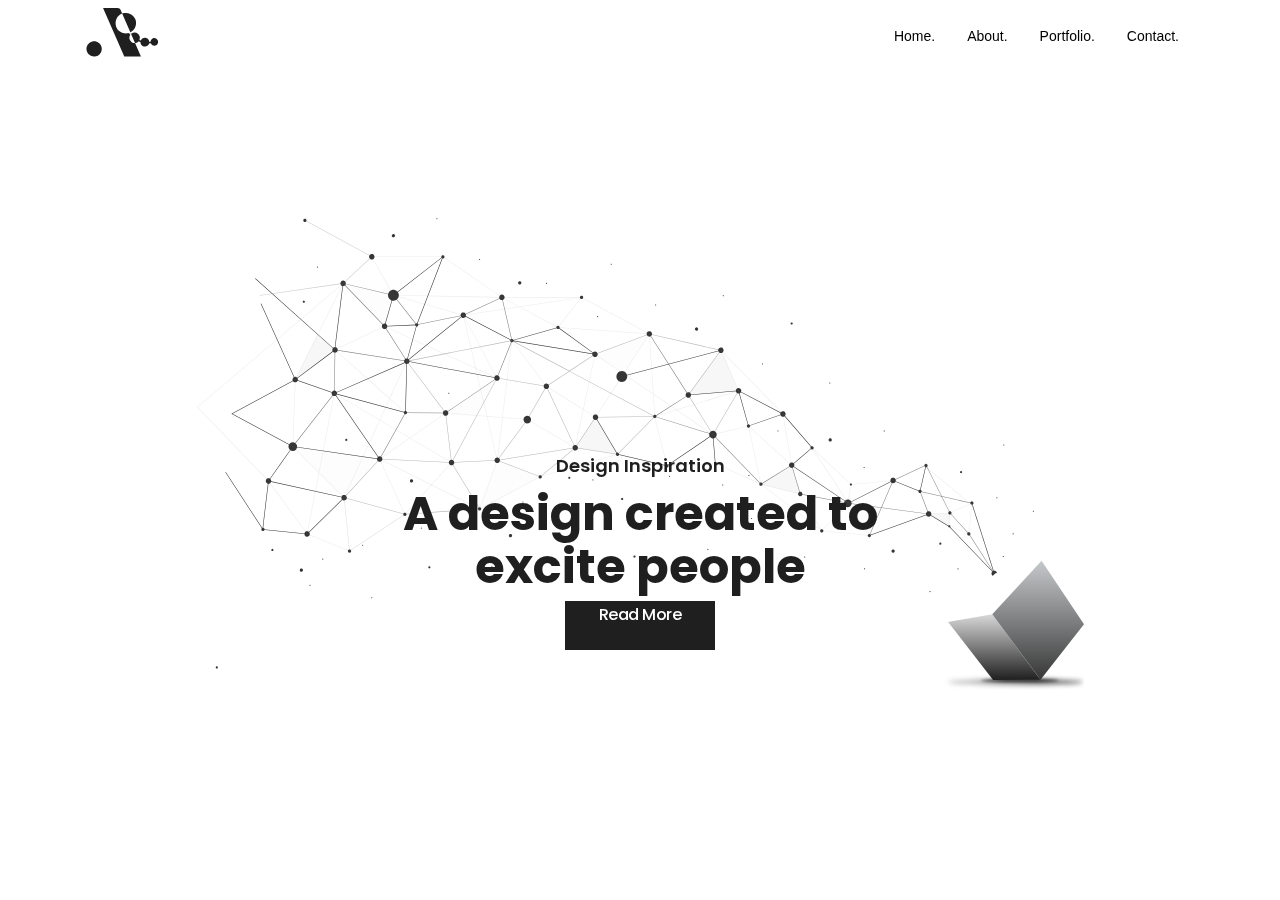
==== index.html @ c2421a19 "initial commit" ====
<!DOCTYPE html>
<html lang="en">
<head>
    <meta charset="UTF-8">
    <meta http-equiv="X-UA-Compatible" content="IE=edge">
    <meta name="viewport" content="width=device-width, initial-scale=1.0">
    <title>Ada-Ihueze</title>
    <!-- Custom CSS-->
    <link rel="stylesheet" href="assets/css/cutsom.css">
    <!-- Bootstrap CSS -->
    <link rel="stylesheet" href="https://maxcdn.bootstrapcdn.com/bootstrap/4.0.0/css/bootstrap.min.css" integrity="sha384-Gn5384xqQ1aoWXA+058RXPxPg6fy4IWvTNh0E263XmFcJlSAwiGgFAW/dAiS6JXm" crossorigin="anonymous">
    <!-- Fonts -->
    <link rel="preconnect" href="https://fonts.gstatic.com">
    <link href="https://fonts.googleapis.com/css2?family=Poppins&display=swap" rel="stylesheet">
    <!-- Animate -->
    <link
    rel="stylesheet"
    href="https://cdnjs.cloudflare.com/ajax/libs/animate.css/4.0.0/animate.min.css"
  />
  <link rel="stylesheet" href="https://cdnjs.cloudflare.com/ajax/libs/OwlCarousel2/2.3.4/assets/owl.carousel.min.css">
  <link rel="stylesheet" href="https://cdnjs.cloudflare.com/ajax/libs/OwlCarousel2/2.3.4/assets/owl.theme.default.min.css">
</head>
<body>
   <header>
    <nav class="navbar navbar-expand-lg fixed-top custom-nav sticky">
        <div class="container">
            <div class="logo">
                <svg width="74" height="50" viewBox="0 0 74 50" fill="none" xmlns="http://www.w3.org/2000/svg">
                    <path d="M72.9415 32.7903C72.6818 31.9175 72.1171 31.167 71.3502 30.6755C70.5834 30.184 69.6654 29.9843 68.7636 30.1127C67.8618 30.2411 67.0361 30.6891 66.437 31.3751C65.8379 32.061 65.5053 32.9393 65.4997 33.8499C65.1028 33.8882 64.7027 33.9168 64.3058 33.9328C64.2597 32.9192 63.8662 31.9524 63.1914 31.1946C62.5166 30.4368 61.6015 29.9342 60.5999 29.771C59.5982 29.6079 58.5708 29.7942 57.6903 30.2987C56.8098 30.8033 56.1297 31.5953 55.7642 32.5417C55.3041 32.3675 54.8509 32.179 54.4046 31.9761C54.8915 30.905 55.004 29.7012 54.7239 28.5585C54.4438 27.4157 53.7874 26.4004 52.8603 25.6756C51.9331 24.9509 50.7891 24.5589 49.6122 24.5627C48.4353 24.5665 47.2938 24.9659 46.3714 25.6966C46.0197 25.2536 45.686 24.7974 45.3704 24.3278C47.6825 23.1884 49.4797 21.2193 50.4035 18.8136C51.3273 16.4078 51.3098 13.7423 50.3543 11.349C49.3989 8.95558 47.5759 7.01037 45.249 5.90147C42.9221 4.79258 40.2626 4.60156 37.8011 5.36653C37.5811 5.43345 37.3659 5.50993 37.1523 5.5912L50.0357 35.0577C50.1951 35.0434 50.3625 35.0227 50.5267 34.994C51.7392 34.7815 52.8377 34.1478 53.6284 33.2046C54.2309 33.484 54.8445 33.7384 55.4693 33.9678C55.4469 34.4634 55.5095 34.9592 55.6542 35.4338C55.9721 36.4642 56.655 37.3433 57.5749 37.9065C58.4947 38.4697 59.5884 38.6782 60.651 38.4931C60.8325 38.4608 61.0119 38.4177 61.1882 38.364C61.7449 38.1959 62.2627 37.9191 62.7117 37.5496C63.1606 37.1801 63.5318 36.7252 63.8038 36.2113C63.943 35.9486 64.0557 35.6727 64.1401 35.3875C64.6804 35.37 65.2207 35.3286 65.7579 35.2728C66.0729 36.096 66.664 36.7843 67.4303 37.2203C68.1966 37.6562 69.0905 37.8126 69.9594 37.6629C70.1157 37.6357 70.2701 37.5985 70.4216 37.5514C71.3864 37.2527 72.1934 36.5839 72.6658 35.6915C73.1381 34.799 73.2373 33.7557 72.9415 32.7903Z" fill="#1F1F1F"/>
                    <path d="M10.7908 48.3337C14.9092 47.4134 17.5016 43.3297 16.581 39.2126C15.6604 35.0955 11.5755 32.5039 7.45708 33.4242C3.33865 34.3445 0.746276 38.4281 1.66685 42.5452C2.58743 46.6624 6.67236 49.2539 10.7908 48.3337Z" fill="#1F1F1F"/>
                    <path d="M44.5928 31.3642C44.3542 30.587 44.2998 29.7649 44.4336 28.9629C44.5675 28.161 44.8861 27.4011 45.3642 26.7434C44.8816 26.1473 44.4294 25.5272 44.0094 24.8855C43.9457 24.9062 43.8851 24.9349 43.8198 24.954C43.4128 25.0783 42.9987 25.1778 42.5797 25.252C40.07 25.6903 37.4869 25.1781 35.3344 23.8156C33.1819 22.453 31.6144 20.3376 30.9375 17.8822C30.2607 15.4267 30.5232 12.8073 31.6738 10.5348C32.8243 8.26239 34.7804 6.49991 37.1605 5.5912L35.5204 1.86586C35.278 1.31138 34.8792 0.839571 34.3728 0.508178C33.8663 0.176785 33.2742 0.000187369 32.6689 0L18.0593 0L39.2835 48.5171H55.9206L50.0359 35.0625C48.8432 35.1569 47.6539 34.8419 46.6643 34.1695C45.6747 33.4972 44.944 32.5077 44.5928 31.3642Z" fill="#1F1F1F"/>
                    </svg>
            </div>
            <button class="navbar-toggler" type="button" data-toggle="collapse" data-target="#care-navbar" aria-controls="care-navbar" aria-expanded="false" aria-label="Toggle navigation">
            <span class="navbar-toggler-icon">
                <svg width="45" height="45" viewBox="0 0 45 45" fill="none" xmlns="http://www.w3.org/2000/svg">
                    <rect width="45" height="45" rx="22.5" fill="#1F1F1F"/>
                    <rect x="10" y="13" width="25" height="3" fill="white"/>
                    <rect x="10" y="21" width="25" height="3" fill="white"/>
                    <rect x="10" y="29" width="25" height="3" fill="white"/>
                    </svg>
            </span>
        </button>
            <div class="collapse navbar-collapse" id="care-navbar">
                <ul class="navbar-nav ml-auto">
                    <li class="nav-item active mx-sm-2">
                        <a class="nav-link" href="#home">Home.<span class="sr-only">(current)</span></a>
                    </li>
                    <li class="nav-item mx-sm-2">
                        <a class="nav-link" href="#about">About.</a>
                    </li>
                    <li class="nav-item mx-sm-2">
                        <a class="nav-link" href="#experience">Portfolio.</a>
                    </li>
                    <li class="nav-item mx-sm-2">
                        <a class="nav-link" href="#work">Contact.</a>
                    </li>
                </ul>
            </div>
        </div>
    </nav>
    <!--Carousel Wrapper-->
    <!--Hero Section-->
    <section id="hero" class="d-flex justify-content-center align-items-center">
        <div id="heroCarousel"class="carousel carousel-fade"
        data-ride="carousel">
      <!--Slide-1-->
      <div class="carousel-item active">
        
          <div class="view container-fluid">
            <img class="img-fluid" src="./assets/images/carousel1.svg" alt="Second slide">
              <div class="carousel-caption">
                <h6 class="animate__animated animate__backInDown">
                    Design Inspiration
                </h6>
                <h2 class="animate__animated animate__fadeInUp">
                    A design created to excite people 
                </h2>
                <a href="#"class="btn hero-btn animate__animated animate__backInUp">
                    Read More
                </a>
              </div>
          </div>
      </div>
      <!--End of Slide-1-->
      <!--Slide-1-->
      <div class="carousel-item">
   
          <div class=" view container-fluid">
            <img class="img-fluid" src="./assets/images/carousel2.svg" alt="Second slide">
             <div class="carousel-caption">
                <h6 class="animate__animated animate__backInDown">
                    Design Inspiration
                </h6>
                <h2 class="animate__animated animate__fadeInUp">
                    Build your data, wherever you are. 
                </h2>
                <a href="#"class="btn hero-btn animate__animated animate__backInUp">
                    Read More
                </a>
             </div>
          </div>
      </div>
      <!--End of Slide-1-->
      <!--Slide-1-->
      <div class="carousel-item">
        
          <div class="view1 container-fluid">
            <img class="img-fluid" src="./assets/images/carousel3.svg" alt="Second slide">
              <div class="carousel-caption">
                <h6 class="animate__animated animate__backInDown">
                    Design Inspiration
                  </h6>
                  <h2 class="animate__animated animate__fadeInUp">
                    A data tracking
                    starts here. 
                  </h2>
                  <a href="#"class="btn hero-btn animate__animated animate__backInUp">
                      Read More
                  </a>
              </div>
          </div>
      </div>
      <!--End of Slide-1-->
      <a class="carousel-control-prev"href="#heroCarousel"role="button"
      data-slide="prev">
      <span class="carousel-control-prev-icon fas fa-chevron-left"aria-hidden="true"></span>
      <span class="sr-only">Previous</span>
  
  </a>
  <a class="carousel-control-next"href="#heroCarousel"role="button"
      data-slide="next">
      <span class="carousel-control-next-icon fas fa-chevron-right"aria-hidden="true"></span>
      <span class="sr-only">Next</span>
  
  </a>
      
      </div>
    </section>

    <!--end of hero Section-->

  <!--/.Carousel Wrapper-->
   </header>



   <section class="resume" id="resume">
       <div class="container">

       </div>
   </section>
       

    


    
    <!-- JS -->
    <script src="./assets/js/main.js"></script>
    <!-- JS, Popper.js, and jQuery -->
    <script src="https://code.jquery.com/jquery-3.2.1.slim.min.js" integrity="sha384-KJ3o2DKtIkvYIK3UENzmM7KCkRr/rE9/Qpg6aAZGJwFDMVNA/GpGFF93hXpG5KkN" crossorigin="anonymous"></script>
    <script src="https://cdnjs.cloudflare.com/ajax/libs/popper.js/1.12.9/umd/popper.min.js" integrity="sha384-ApNbgh9B+Y1QKtv3Rn7W3mgPxhU9K/ScQsAP7hUibX39j7fakFPskvXusvfa0b4Q" crossorigin="anonymous"></script>
    <script src="https://maxcdn.bootstrapcdn.com/bootstrap/4.0.0/js/bootstrap.js" integrity="sha256-cVd/tGoi+gMVBrq5xd20ZA447xChtJWaESiLQc5LB1c=" crossorigin="anonymous"></script>

   <script src="https://cdnjs.cloudflare.com/ajax/libs/OwlCarousel2/2.3.4/owl.carousel.min.js"></script>
</body>
</html>
---- assets/css/cutsom.css ----
@import url('https://fonts.googleapis.com/css2?family=Poppins&display=swap');
body{
    padding: 0px;
    margin: 0px;
    font-family: 'Poppins', sans-serif;
}
.nav-link {
    color: #000;
    font-size: 14px;
    line-height: 21px;
    font-weight: 500;
}

.nav-link:hover {
    color: #000;
}

.navbar-toggler {
    border: none !important;
    outline: none !important;
}
.container-fluid{
    padding-right: 0px !important;
    padding-left: 0px !important;
}


/*---Hero---*/
#hero{
    width:100%;
    height: 100vh;
    overflow:hidden;
    position: relative;
}

#hero .view, .view1{
    display:flex;
    justify-content: center;
    flex-direction:column;
   
}
#hero .view{
    text-align:left;
    align-items:left;
    
}
#hero .view1{
    text-align:center;
    align-items:center;
    
}

#hero h6{
    font-family: Poppins;
    font-size: 18px;
    font-style: normal;
    font-weight: 600;
    line-height: 27px;
    letter-spacing: 0em;
    color: #1f1f1f;
    
}
#hero h2{
    font-family: Poppins;
font-size: 48px;
font-style: normal;
font-weight: 700;
line-height: 53px;
letter-spacing: 0em;
color: #1f1f1f;

}
#hero .carousel-control-prev, 
#hero .carousel-control-next{
    width:10%;
}
#hero .carousel-control-next-icon,
#hero .carousel-control-prev-icon{
    background:none;
    font-size:48px;
    line-height:1;
    width:auto;
    height: auto;
}
#hero .hero-btn{
    height: 49px;
width: 150px;
left: 645px;
top: 455px;
border-radius: 0px;
padding: 18px, 33px, 18px, 33px;
    animation-delay:0.5s;
    background: #1f1f1f;
    color: #fff;
    font-family: Poppins;

font-weight: 500;
line-height: 13px;
letter-spacing: -0.03em;
text-align: center;

}
#hero .hero-btn:hover{
    background:#fff;
    color:#1f1f1f;
    text-decoration:none;
    border-color: #1f1f1f;
}
@media(min-width:1024px){
    #hero p{
        width:60%;
    }
    #hero .carousel-control-prev,
    #hero .carousel-control-next{
        width:5%;
    }
}
@media(max-width:768px){
    #hero h2{
        font-size:28px;
    }
    #hero:after{
        width:180%;
        height:95%;
        border-radius:0 0 50% 50%;
        transform:translateX(-50%)rotate(0deg);
    }
    #hero:before{
        top:0;
        width:180%;
        height:94%;
        border-radius: 0 0 50% 50%;
        transform: translateX(-50%)translateY(20px)rotate(4deg);
    }
}
@media(max-width:575px){
    #hero:after{
        left:40%;
        top:0;
        width:200%;
        height:95%;
        border-radius: 0 0 50% 50%;
        transform: translateX(-50%)rotate(0deg);
    }
    #hero:before{
        left:50%;
        top:0;
        width:200%;
        height:94%;
        border-radius: 0 0 50% 50%;
        transform: translateX(-50%)translateY(20px)rotate(4deg);

    }
}
/*--End of Hero---*/
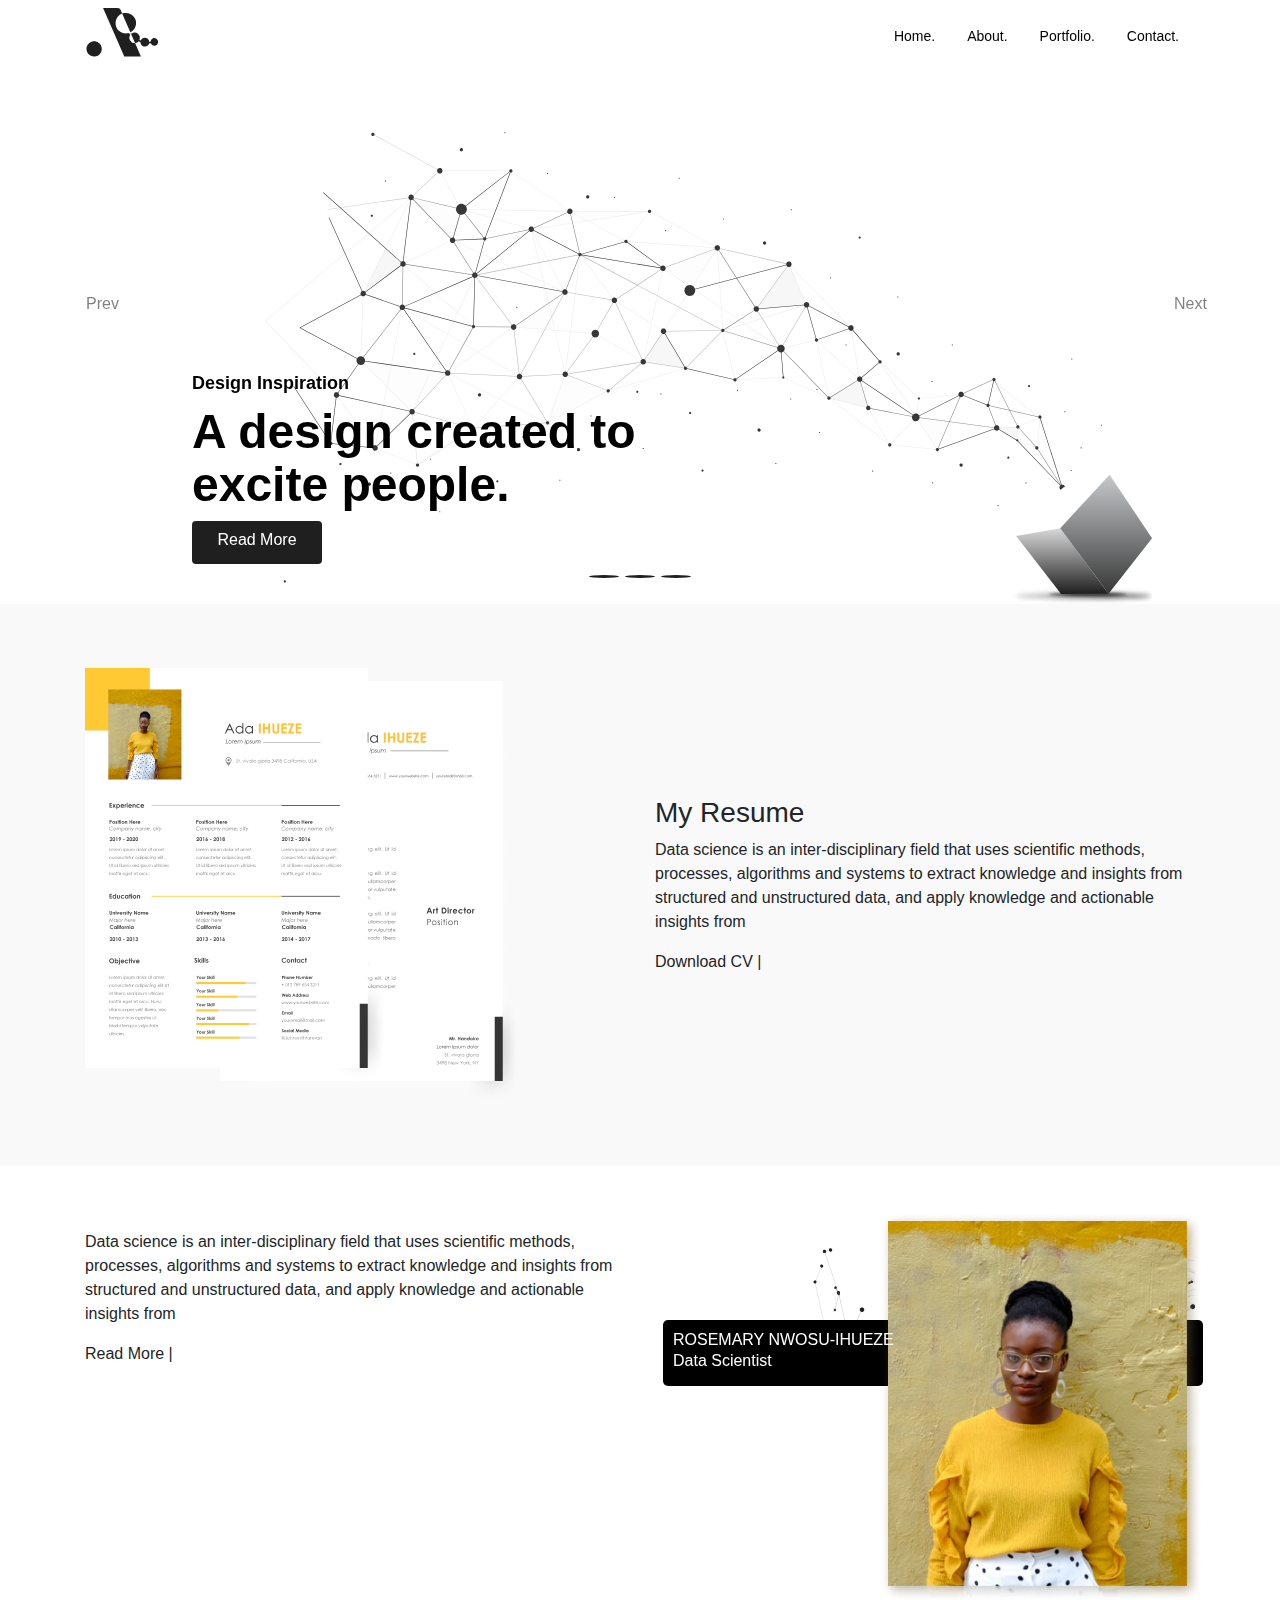
==== commit 81a0e8fa: "added resume and profile sections" ====
--- a/index.html
+++ b/index.html
@@ -17,8 +17,7 @@
     rel="stylesheet"
     href="https://cdnjs.cloudflare.com/ajax/libs/animate.css/4.0.0/animate.min.css"
   />
-  <link rel="stylesheet" href="https://cdnjs.cloudflare.com/ajax/libs/OwlCarousel2/2.3.4/assets/owl.carousel.min.css">
-  <link rel="stylesheet" href="https://cdnjs.cloudflare.com/ajax/libs/OwlCarousel2/2.3.4/assets/owl.theme.default.min.css">
+  
 </head>
 <body>
    <header>
@@ -59,100 +58,275 @@
             </div>
         </div>
     </nav>
-    <!--Carousel Wrapper-->
-    <!--Hero Section-->
-    <section id="hero" class="d-flex justify-content-center align-items-center">
-        <div id="heroCarousel"class="carousel carousel-fade"
-        data-ride="carousel">
-      <!--Slide-1-->
-      <div class="carousel-item active">
+    <!-- Slider Wrapper -->
+    <section id = "" class="d-flex justify-content-center align-items-center">
         
-          <div class="view container-fluid">
-            <img class="img-fluid" src="./assets/images/carousel1.svg" alt="Second slide">
-              <div class="carousel-caption">
-                <h6 class="animate__animated animate__backInDown">
-                    Design Inspiration
-                </h6>
-                <h2 class="animate__animated animate__fadeInUp">
-                    A design created to excite people 
-                </h2>
-                <a href="#"class="btn hero-btn animate__animated animate__backInUp">
-                    Read More
-                </a>
+        <div id="demo" class="carousel carousel-fade" data-ride="carousel">
+
+            <!-- Indicators -->
+            <ul class="carousel-indicators">
+              <li data-target="#demo" data-slide-to="0" class="active"></li>
+              <li data-target="#demo" data-slide-to="1"></li>
+              <li data-target="#demo" data-slide-to="2"></li>
+            </ul>
+          
+            <!-- The slideshow -->
+            <div class="carousel-inner">
+                <!-- <div class="btn-container">
+                    <i class="fa fa-sun-o" aria-hidden="true"></i>
+                        <label class="switch btn-color-mode-switch">
+                            <input type="checkbox" name="color_mode" id="color_mode" value="1">
+                            <label for="color_mode" data-on="Dark" data-off="Light" class="btn-color-mode-switch-inner"></label>
+                        </label>
+                    <i class="fa fa-moon-o" aria-hidden="true"></i>
+                </div> -->
+              <div class="carousel-item active">
+                <div class="container-fluid">
+                    <img class="img-fluid" src="./assets/images/carousel1.svg" alt="Los Angeles" style="padding-left: 20%; padding-top: 10%;">
+                    <div class="carousel-caption text-left">
+                        <h6 class="animate__animated animate__backInDown">
+                            Design Inspiration
+                        </h6>
+                        <h2 class="txt1 animate__animated animate__fadeInUp" style="width: 478px; height: 108px;">
+                           A design created to excite people. 
+                        </h2>
+                        <a href="#"class="btn hero-btn animate__animated animate__backInUp">
+                            Read More
+                        </a>
+                     </div>
+                </div>
               </div>
+              <div class="carousel-item">
+                <div class="container-fluid">
+                    <img class="img-fluid" src="./assets/images/carousel2.svg" alt="Los Angeles">
+                    <div class="carousel-caption text-left">
+                        <h6 class="animate__animated animate__backInDown">
+                            Design Inspiration
+                        </h6>
+                        <h2 class="txt2 animate__animated animate__fadeInUp" style="width: 444px; height: 106px;">
+                            Build your data, wherever you are. 
+                        </h2>
+                        <a href="#"class="btn hero-btn animate__animated animate__backInUp">
+                            Read More
+                        </a>
+                     </div>
+                </div>
+              </div>
+              <div class="carousel-item">
+                <div class="container-fluid">
+                    <img class="img-fluid" src="./assets/images/carousel3.svg" alt="Los Angeles">
+                    <div class="carousel-caption text-center" style="top: 30%;">
+                        <h6 class=" animate__animated animate__backInDown">
+                            Design Inspiration
+                        </h6>
+                        <h2 class="txt3 animate__animated animate__fadeInUp" style="width: 384px; height: 106px; left: 50%;">
+                            Data tracking starts here. 
+                        </h2>
+                        <a href="#"class="btn hero-btn animate__animated animate__backInUp">
+                            Read More
+                        </a>
+                     </div>
+                </div>
+              </div>
+            </div>
+          
+            <!-- Left and right controls -->
+            <a class="carousel-control-prev" href="#demo" data-slide="prev">
+              <span class="carousel-control-prev-icon" style="color: #000;">Prev</span>
+            </a>
+            <a class="carousel-control-next d-flex" href="#demo" data-slide="next">
+              <span class="carousel-control-next-icon" style="color: #000;">Next </span>
+            </a>
+          
           </div>
-      </div>
-      <!--End of Slide-1-->
-      <!--Slide-1-->
-      <div class="carousel-item">
-   
-          <div class=" view container-fluid">
-            <img class="img-fluid" src="./assets/images/carousel2.svg" alt="Second slide">
-             <div class="carousel-caption">
-                <h6 class="animate__animated animate__backInDown">
-                    Design Inspiration
-                </h6>
-                <h2 class="animate__animated animate__fadeInUp">
-                    Build your data, wherever you are. 
-                </h2>
-                <a href="#"class="btn hero-btn animate__animated animate__backInUp">
-                    Read More
-                </a>
-             </div>
-          </div>
-      </div>
-      <!--End of Slide-1-->
-      <!--Slide-1-->
-      <div class="carousel-item">
-        
-          <div class="view1 container-fluid">
-            <img class="img-fluid" src="./assets/images/carousel3.svg" alt="Second slide">
-              <div class="carousel-caption">
-                <h6 class="animate__animated animate__backInDown">
-                    Design Inspiration
-                  </h6>
-                  <h2 class="animate__animated animate__fadeInUp">
-                    A data tracking
-                    starts here. 
-                  </h2>
-                  <a href="#"class="btn hero-btn animate__animated animate__backInUp">
-                      Read More
-                  </a>
-              </div>
-          </div>
-      </div>
-      <!--End of Slide-1-->
-      <a class="carousel-control-prev"href="#heroCarousel"role="button"
-      data-slide="prev">
-      <span class="carousel-control-prev-icon fas fa-chevron-left"aria-hidden="true"></span>
-      <span class="sr-only">Previous</span>
-  
-  </a>
-  <a class="carousel-control-next"href="#heroCarousel"role="button"
-      data-slide="next">
-      <span class="carousel-control-next-icon fas fa-chevron-right"aria-hidden="true"></span>
-      <span class="sr-only">Next</span>
-  
-  </a>
-      
-      </div>
     </section>
 
-    <!--end of hero Section-->
-
-  <!--/.Carousel Wrapper-->
    </header>
 
-
-
-   <section class="resume" id="resume">
+   <section class="resume">
        <div class="container">
-
+           <div class="row align-items-center">
+               <div class="col col-md-6">
+                   <img class="img-fluid" src="./assets/images/cv2.png">
+               </div>
+               <div class="col col-md-6">
+                   <h3 class="myTitle">My Resume</h3>
+                   <p class="myTxt">Data science is an inter-disciplinary field that uses scientific methods, processes, algorithms and systems to extract knowledge and insights from structured and unstructured data, and apply knowledge and actionable insights from</p>
+                   <a href="#">Download CV |</a>
+               </div>
+           </div>
        </div>
    </section>
-       
+
+   <section class="profile">
+       <div class="container">
+           <div class="row align-items-start">
+               <div class="col col-md-6">
+                <p class="def">Data science is an inter-disciplinary field that uses scientific methods,
+                    processes, algorithms and systems to extract knowledge and insights
+                    from structured and unstructured data, and apply knowledge and
+                    actionable insights from</p>
+                <a href="#">Read More |</a>
+               </div>
+               <div class="col col-md-6">
+                   <div class="pix" style="background: url('./assets/images/bg.svg');">
+                    <figure class="snip">
+                        <img class="img-fluid" src="./assets/images/Group 32.png">
+                        <figcaption>
+                            <h3>ROSEMARY NWOSU-IHUEZE</h3>
+                            <p>Data Scientist</p>
+                          </figcaption>
+                    </figure>
+                      
+                   </div>
+               </div>
+           </div>
+       </div>
+   </section>
+
+   <!-- <section class="portfolio" id="portfolio">
+    <div class="headings">
+     <h6>CAPABILITIES</h6>
+     <h2>A design created to
+         excite people</h2>
+    </div>
+     <div class="split-container">
+         
+         <div class="split-item split-left">
+             <div class="intro">
+                 <img class="img-circle img-fluid" src="./assets/images/avatar.png">
+                 <h5 class="intro-txt">My Specialities</h5>
+             </div>
+           <h3 class="intro-desc">I work in the fields
+             of Data science and
+             Manipulation</h3>
+             <div class="panel-group" id="accordion" role="tablist" aria-multiselectable="true">
+                 <div class="panel panel-default">
+                     <div class="panel-heading" role="tab" id="headingOne">
+                          <h4 class="panel-title">
+                     <a data-toggle="collapse" data-parent="#accordion" href="#collapseOne" aria-expanded="true" aria-controls="collapseOne">
+                       Computer Vision
+                     </a>
+                   </h4>
+             
+                     </div>
+                     <div id="collapseOne" class="panel-collapse collapse in" role="tabpanel" aria-labelledby="headingOne">
+                         <div class="panel-body">Data science is an inter-disciplinary field that uses scientific methods, processes, algorithms and systems to extract knowledge and insights</div>
+                     </div>
+                 </div>
+                 <div class="panel panel-default">
+                     <div class="panel-heading" role="tab" id="headingTwo">
+                          <h4 class="panel-title">
+                     <a class="collapsed" data-toggle="collapse" data-parent="#accordion" href="#collapseTwo" aria-expanded="false" aria-controls="collapseTwo">
+                       Data Analysis
+                     </a>
+                   </h4>
+             
+                     </div>
+                     <div id="collapseTwo" class="panel-collapse collapse" role="tabpanel" aria-labelledby="headingTwo">
+                         <div class="panel-body">Data science is an inter-disciplinary field that uses scientific methods, processes, algorithms and systems to extract knowledge and insights.</div>
+                     </div>
+                 </div>
+                 <div class="panel panel-default">
+                     <div class="panel-heading" role="tab" id="headingThree">
+                          <h4 class="panel-title">
+                     <a class="collapsed" data-toggle="collapse" data-parent="#accordion" href="#collapseThree" aria-expanded="false" aria-controls="collapseThree">
+                       Natural Language Processing
+                     </a>
+                   </h4>
+             
+                     </div>
+                     <div id="collapseThree" class="panel-collapse collapse" role="tabpanel" aria-labelledby="headingThree">
+                         <div class="panel-body">Data science is an inter-disciplinary field that uses scientific methods, processes, algorithms and systems to extract knowledge and insights</div>
+                     </div>
+                 </div>
+             </div>
+         </div>
+         <div class="split-item split-right">
+             <div class="split-image">
+                 <img src="./assets/images/code.png">
+               </div>
+           
+         </div>
+       </div>
+    </section>
+   -->
 
     
+<!-- <section class="social">
+    <div class="container">
+        <h6 class="text-left">Social Media</h6>
+        <h3 class="text-left">Let's Be Friends</h3>
+        <div class="row align-items-start">
+         <div class="col-md-4 col">
+             <div class="body my-4">
+                 <div class="medium d-flex">
+                     <h3>Medium</h3>
+                     <img class="img-fluid float-right" src="./assets/images/medium logo.png">
+                 </div>
+                 <p>Work case study</p>
+             </div>
+         </div>
+         <div class="col-md-4 col">
+            <div class="body my-4">
+                <div class="medium d-flex">
+                    <h3>Medium</h3>
+                    <img src="./assets/images/medium logo.png">
+                </div>
+                <p>Work case study</p>
+            </div>
+        </div>
+        <div class="col-md-4 col">
+            <div class="body my-4">
+                <div class="medium d-flex">
+                    <h3>Medium</h3>
+                    <img src="./assets/images/medium logo.png">
+                </div>
+                <p>Work case study</p>
+            </div>
+        </div>
+        <div class="col-md-4 col">
+            <div class="body">
+                <div class="medium d-flex">
+                    <h3>Medium</h3>
+                    <img src="./assets/images/medium logo.png">
+                </div>
+                <p>Work case study</p>
+            </div>
+        </div>
+        <div class="col-md-4 col">
+            <div class="body">
+                <div class="medium d-flex">
+                    <h3>Medium</h3>
+                    <img class="img-fluid" src="./assets/images/medium logo.png">
+                </div>
+                <p>Work case study</p>
+            </div>
+        </div>
+        <div class="col-md-4 col">
+            <div class="body">
+                <div class="medium d-flex">
+                    <h3>Medium</h3>
+                    <img src="./assets/images/medium logo.png">
+                </div>
+                <p>Work case study</p>
+            </div>
+        </div>
+        </div>
+        <div class="top">Back to top</div>
+    </div>
+</section> -->
+
+   <!-- <footer>
+       <div class="container d-flex">
+           <div class="design">
+               <p>© 2021, <a href="#">Adaihueze</a> Designed by <a href="#">Benbyx</a></p>
+           </div>
+           <div class="rights">
+               <p>All Rights Reserved</p>
+           </div>
+       </div>
+   </footer> -->
 
 
     
@@ -163,6 +337,24 @@
     <script src="https://cdnjs.cloudflare.com/ajax/libs/popper.js/1.12.9/umd/popper.min.js" integrity="sha384-ApNbgh9B+Y1QKtv3Rn7W3mgPxhU9K/ScQsAP7hUibX39j7fakFPskvXusvfa0b4Q" crossorigin="anonymous"></script>
     <script src="https://maxcdn.bootstrapcdn.com/bootstrap/4.0.0/js/bootstrap.js" integrity="sha256-cVd/tGoi+gMVBrq5xd20ZA447xChtJWaESiLQc5LB1c=" crossorigin="anonymous"></script>
 
-   <script src="https://cdnjs.cloudflare.com/ajax/libs/OwlCarousel2/2.3.4/owl.carousel.min.js"></script>
+    <script>
+        $(document).ready(function() {
+    $("#color_mode").on("change", function () {
+        colorModePreview(this);
+    })
+});
+
+function colorModePreview(ele) {
+    if($(ele).prop("checked") == true){
+        $('body').addClass('dark-preview');
+        $('body').removeClass('white-preview');
+    }
+    else if($(ele).prop("checked") == false){
+        $('body').addClass('white-preview');
+        $('body').removeClass('dark-preview');
+    }
+}
+    </script>
+
 </body>
 </html>--- a/assets/css/cutsom.css
+++ b/assets/css/cutsom.css
@@ -1,4 +1,5 @@
 @import url('https://fonts.googleapis.com/css2?family=Poppins&display=swap');
+@import url('https://fonts.googleapis.com/icon?family=Material+Icons');
 body{
     padding: 0px;
     margin: 0px;
@@ -19,137 +20,617 @@
     border: none !important;
     outline: none !important;
 }
-.container-fluid{
-    padding-right: 0px !important;
-    padding-left: 0px !important;
-}
-
-
-/*---Hero---*/
-#hero{
-    width:100%;
-    height: 100vh;
-    overflow:hidden;
+
+#demo{
+    width: 100%;
+    height: 100%;
     position: relative;
 }
-
-#hero .view, .view1{
-    display:flex;
+div.btn-container{
+    display: table-cell;
+    vertical-align: middle;
+    text-align: center;
+    transform: rotate(270deg);
+}
+
+div.btn-container i{
+    display: inline-block;
+    position: relative;
+    top: -9px;
+    
+}
+
+label {
+    font-size: 13px;
+    color: #424242;
+    font-weight: 500;
+}
+
+.btn-color-mode-switch{
+    display: inline-block;
+    margin: 0px;
+    position: relative;
+}
+
+.btn-color-mode-switch > label.btn-color-mode-switch-inner{
+    margin: 0px;
+    width: 140px;
+    height: 30px;
+    background: #E0E0E0;
+    border-radius: 26px;
+    overflow: hidden;
+    position: relative;
+    transition: all 0.3s ease;
+    /*box-shadow: 0px 0px 8px 0px rgba(17, 17, 17, 0.34) inset;*/
+    display: block;
+}
+
+.btn-color-mode-switch > label.btn-color-mode-switch-inner:before{
+    content: attr(data-on);
+    position: absolute;
+    font-size: 12px;
+    font-weight: 500;
+    top: 7px;
+    right: 20px;
+
+}
+
+.btn-color-mode-switch > label.btn-color-mode-switch-inner:after{
+    content: attr(data-off);
+    width: 70px;
+    height: 16px;
+    background: #fff;
+    border-radius: 26px;
+    position: absolute;
+    left: 2px;
+    top: 2px;
+    text-align: center;
+    transition: all 0.3s ease;
+    box-shadow: 0px 0px 6px -2px #111;
+    padding: 5px 0px;
+}
+
+.btn-color-mode-switch > .alert{
+    display: none;
+    background: #FF9800;
+    border: none;
+    color: #fff;
+}
+
+.btn-color-mode-switch input[type="checkbox"]{
+    cursor: pointer;
+    width: 50px;
+    height: 25px;
+    opacity: 0;
+    position: absolute;
+    top: 0;
+    z-index: 1;
+    margin: 0px;
+}
+
+.btn-color-mode-switch input[type="checkbox"]:checked + label.btn-color-mode-switch-inner{
+    background: #151515;
+    color: #fff;
+}
+
+.btn-color-mode-switch input[type="checkbox"]:checked + label.btn-color-mode-switch-inner:after{
+    content: attr(data-on);
+    left: 68px;
+    background: #3c3c3c;
+}
+
+.btn-color-mode-switch input[type="checkbox"]:checked + label.btn-color-mode-switch-inner:before{
+    content: attr(data-off);
+    right: auto;
+    left: 20px;
+}
+
+.btn-color-mode-switch input[type="checkbox"]:checked + label.btn-color-mode-switch-inner{
+    /*background: #66BB6A; */
+    /*color: #fff;*/
+}
+
+.btn-color-mode-switch input[type="checkbox"]:checked ~ .alert{
+    display: block;
+}
+
+/*mode preview*/
+.dark-preview{
+    background: #0d0d0d;
+}
+
+.dark-preview div.btn-container i.fa-sun-o{
+    color: #777;
+}
+
+.dark-preview div.btn-container i.fa-moon-o{
+    color: #fff;
+    text-shadow: 0px 0px 11px #fff;
+}
+
+.white-preview{
+    background: #fff;
+}
+
+.white-preview div.btn-container i.fa-sun-o{
+    color: #ffa500;
+    text-shadow: 0px 0px 16px #ffa500;
+}
+
+.white-preview div.btn-container i.fa-moon-o{
+    color: #777;
+}
+.carousel-indicators li{
+    background-color: #1f1f1f !important;
+    border-radius: 50%;
+    border: #1f1f1f;
+
+}
+.carousel-indicators li:active{
+    background-color: #1f1f1f !important;
+    border-radius: 50%;
+
+}
+
+.carousel-caption h6{
+    color: #000000;
+    font-size: 18px;
+    line-height: 27px;
+    font-weight: 600;
+}
+.carousel-caption h2{
+    color: #000000;
+    font-size: 48px;
+    line-height: 53.18px;
+    font-weight: 700;
+
+}
+.hero-btn{
+    /* Auto Layout */
+
+display: flex;
+flex-direction: row;
+align-items: flex-start;
+width: 130px;
+height: 43px;
+left: 221px;
+top: 535px;
+background-color: #1f1f1f;
+color: #fff;
+}
+.hero-btn a{
+    font-size: 16px;
+}
+.carousel-indicators{
+    color: #1f1f1f !important;
+}
+@media(max-width:768px){
+    #demo{
+        height: 100%;
+    }
+    .carousel-caption{
+        text-align: center !important;
+    }
+    
+}
+@media(max-width:575px){
+    #demo{
+        height: 100%;
+    }
+    .carousel-caption{
+        top: 15% !important;
+        text-align: center !important;
+    }
+    .carousel-caption h2{
+        font-size: 30px;
+        line-height: 30px;
+        text-align: center !important;
+    } 
+    .carousel-caption h6{
+        font-size: 14px;
+    }
+    .txt1{
+        width: 250px !important;
+        height: 58px !important;
+    }
+    .txt2{
+        width: 230px !important;
+        height: 56px !important;
+    }
+    .txt3{
+        width: 190px !important;
+        height: 56px !important;
+    }
+    .hero-btn{
+        width: 120px;
+        height: 43px;
+        }
+        .hero-btn a{
+            font-size: 12px;
+        }
+
+}
+@media(max-width:375px){
+    #demo{
+        height: 100%;
+    }
+    .carousel-caption{
+        top: 15% !important;
+        text-align: center !important;
+    }
+
+    .carousel-caption h2{
+        font-size: 20px;
+        line-height: 29.92px;
+        text-align: center !important;
+    } 
+    .carousel-caption h6{
+        font-size: 14px;
+    }
+    .txt1{
+        width: 200px !important;
+        height: 58px !important;
+    }
+    .txt2{
+        width: 180px !important;
+        height: 56px !important;
+    }
+    .txt3{
+        width: 150px !important;
+        height: 56px !important;
+    }
+    .hero-btn{
+    width: 120px;
+    height: 43px;
+    }
+    .hero-btn a{
+        font-size: 12px;
+    }
+}
+.resume{
+    background: #f9f9f9;
+    padding-top: 5%;
+    padding-bottom: 5%;
+}
+.resume a{
+    color: #1f1f1f;
+    
+}
+.resume a:hover{
+    text-decoration: none;
+    color: #1f1f1f;
+}
+@media(max-width:768px){
+    
+}
+@media(max-width:575px){
+    .myTitle{
+        font-size: 20px;
+    }
+    .myTxt{
+        font-size: 14px;
+    }
+    .resume a{
+        font-size: 14px;
+        color: #1f1f1f;
+    }
+}
+@media(max-width:375px){
+   .resume{
+       display: block;
+   }
+   .myTitle{
+       font-size: 20px;
+   }
+   .myTxt{
+       font-size: 14px;
+   }
+   .resume a{
+       font-size: 14px;
+       color: #1f1f1f;
+   }
+}
+.profile{
+    padding-top: 5%;
+    height: 75vh;
+}
+.profile a{
+    color: #1f1f1f;
+}
+.profile a:hover{
+    color: #1f1f1f;
+    text-decoration: none;
+}
+.snip{
+    position: relative;
+  display: inline-block;
+  margin: 40px 8px;
+  width: 540px;
+height: 66px;
+
+top: 50px;
+
+  color: #fff;
+  text-align: left;
+  font-size: 16px;
+  background: #000;
+  border-radius: 5px;
+}
+.snip *,
+.snip:before,
+.snip:after {
+  -webkit-box-sizing: border-box;
+  box-sizing: border-box;
+  -webkit-transition: all 0.4s ease;
+  transition: all 0.4s ease;
+}
+.snip img {
+    max-width: 60%;
+    margin-top: -20%;
+    margin-left: 40%;
+    margin-bottom: 15px;
+    backface-visibility: hidden;
+    vertical-align: top;
+    border-radius: 5px;
+  }
+  .snip figcaption {
+    position: absolute;
+    top: 0;
+    right: 40%;
+    left: 0;
+    bottom: 0;
+    padding: 10px;
+  }
+  
+  .snip h3 {
+    margin: 0;
+    font-size: 16px;
+    font-weight: 400;
+  }
+  @media(max-width:1024px){
+    .snip{
+       
+        width: 400px;
+      height: 70px;
+}
+  @media(max-width:768px){
+    .snip{
+       
+        width: 350px;
+      height: 70px;
+        font-size: 14px;
+}
+@media(max-width:575px){
+    .snip{
+       
+        width: 340px;
+      height: 70px;
+        font-size: 14px;
+      }
+      .def{
+          text-align: center;
+      }
+      .snip figcaption {
+        right: 50%;
+        left: 0;
+        bottom: 0;
+        padding: 5px;
+       
+      } 
+      .snip h3 {
+        font-size: 14px;
+        
+      }
+}
+@media(max-width:375px){
+    .snip img {
+        max-width: 60%;
+        vertical-align: top;
+        
+      }
+      .snip{
+       
+      width: 240px;
+    height: 70px;
+      font-size: 14px;
+    }
+    .def{
+        text-align: center;
+    }
+    .snip h3 {
+        font-size: 14px;
+        text-align: center;
+      }
+      .snip figcaption {
+        right: 50%;
+        left: 0;
+        bottom: 0;
+        padding: 5px;
+        text-align: center !important;
+      }
+}
+.menu-view {
+    position: relative;
+    z-index: 1;
+    
+  }
+  .list-view {
+    transform: scale(0.95);
+    transform-origin: 150% 50%;
+    position: relative;
+    margin-left: -30%;
+    padding-top: 3%;
+  }
+  
+  .portfolio{
+    background: #f9f9f9;
+    padding-top: 5%;
+    padding-bottom: 5%;
+}
+.profile-card{
+    padding-left: 5%;
+    padding-top: 5%;
+    background: #fff;
+}
+
+.headings{
+    margin-left: 10%;
+}
+.split-container {
+    -webkit-box-orient: horizontal;
+    -webkit-box-direction: normal;
+    -webkit-flex-direction: row;
+    -ms-flex-direction: row;
+    flex-direction: row;
+    display: -webkit-box;
+    display: -webkit-flex;
+    display: -ms-flexbox;
+    display: flex;
+  }
+  
+  .split-item {
+    -webkit-box-pack: center;
+    -webkit-justify-content: center;
+    -ms-flex-pack: center;
     justify-content: center;
-    flex-direction:column;
-   
-}
-#hero .view{
-    text-align:left;
-    align-items:left;
-    
-}
-#hero .view1{
-    text-align:center;
-    align-items:center;
-    
-}
-
-#hero h6{
+    
+    display: -webkit-box;
+    display: -webkit-flex;
+    display: -ms-flexbox;
+    display: flex;
+    -webkit-box-orient: vertical;
+    -webkit-box-direction: normal;
+    -webkit-flex-direction: column;
+    -ms-flex-direction: column;
+    flex-direction: column;
+    -webkit-box-align: center;
+    -webkit-align-items: center;
+    -ms-flex-align: center;
+    align-items: center;
+    
+    width: 50%;
+    
+  }
+  
+  .split-right {
+    -webkit-box-ordinal-group: 0;
+    -webkit-order: -1;
+    -ms-flex-order: -1;
+    order: -1;
+  }
+  
+  .split-left {
+    color: #7b5a9e;
+    height: 512px;
+    background: #fff; 
+  }
+  
+  .split-image img {
+    width: 100%;
+    height: auto;
+    display: flex;
+  }
+  
+ 
+  
+  .split-item p {
+    text-align: center;
+    margin: 0 auto;
+    max-width: 500px;
+    line-height: 1.5;
+  }
+  
+  .split-item a {
+    color: currentColor;
+    display: block;
+    text-align: center;
+    margin: 1em 0 0 0;
+    width: 100%;
+  }
+  .intro{
+      display: flex;
+      gap: 10px;
+  }
+  .intro-txt{
+      margin-top: auto;
+      margin-bottom: auto;
+      color: #1f1f1f;
+  }
+  .intro-desc{
+    
+    width: 385px;
+    color: #1f1f1f;
     font-family: Poppins;
-    font-size: 18px;
-    font-style: normal;
-    font-weight: 600;
-    line-height: 27px;
-    letter-spacing: 0em;
+font-size: 38px;
+padding-top: 5%;
+font-weight: 700;
+line-height: 42px;
+text-align: left;
+
+  }
+  .panel-title a{
+      color: #1f1f1f;
+  }
+
+  .panel-title > a:before {
+    float: left;
+    font-family: 'Material Icons';
+    content: "\e15b";
+    padding-right: 5px;
+    text-align: left !important;
+}
+.panel-title > a.collapsed:before {
+    float: left;
+    content: "\e145";
+    text-align: left !important;
+}
+.panel-title > a:hover, 
+.panel-title > a:active, 
+.panel-title > a:focus  {
+    text-decoration:none;
     color: #1f1f1f;
-    
-}
-#hero h2{
-    font-family: Poppins;
-font-size: 48px;
-font-style: normal;
-font-weight: 700;
-line-height: 53px;
-letter-spacing: 0em;
+}
+.panel-body{
+    height: 69px;
+width: 386px;
+left: 932px;
+top: 409px;
 color: #1f1f1f;
 
 }
-#hero .carousel-control-prev, 
-#hero .carousel-control-next{
-    width:10%;
-}
-#hero .carousel-control-next-icon,
-#hero .carousel-control-prev-icon{
-    background:none;
-    font-size:48px;
-    line-height:1;
-    width:auto;
-    height: auto;
-}
-#hero .hero-btn{
-    height: 49px;
-width: 150px;
-left: 645px;
-top: 455px;
-border-radius: 0px;
-padding: 18px, 33px, 18px, 33px;
-    animation-delay:0.5s;
-    background: #1f1f1f;
-    color: #fff;
-    font-family: Poppins;
-
-font-weight: 500;
-line-height: 13px;
-letter-spacing: -0.03em;
-text-align: center;
-
-}
-#hero .hero-btn:hover{
-    background:#fff;
-    color:#1f1f1f;
-    text-decoration:none;
-    border-color: #1f1f1f;
-}
-@media(min-width:1024px){
-    #hero p{
-        width:60%;
-    }
-    #hero .carousel-control-prev,
-    #hero .carousel-control-next{
-        width:5%;
-    }
-}
-@media(max-width:768px){
-    #hero h2{
-        font-size:28px;
-    }
-    #hero:after{
-        width:180%;
-        height:95%;
-        border-radius:0 0 50% 50%;
-        transform:translateX(-50%)rotate(0deg);
-    }
-    #hero:before{
-        top:0;
-        width:180%;
-        height:94%;
-        border-radius: 0 0 50% 50%;
-        transform: translateX(-50%)translateY(20px)rotate(4deg);
-    }
-}
-@media(max-width:575px){
-    #hero:after{
-        left:40%;
-        top:0;
-        width:200%;
-        height:95%;
-        border-radius: 0 0 50% 50%;
-        transform: translateX(-50%)rotate(0deg);
-    }
-    #hero:before{
-        left:50%;
-        top:0;
-        width:200%;
-        height:94%;
-        border-radius: 0 0 50% 50%;
-        transform: translateX(-50%)translateY(20px)rotate(4deg);
-
-    }
-}
-/*--End of Hero---*/
+
+.projects{
+    background: url('../images/bg2.svg');
+    padding-top: 5%;
+    padding-bottom: 5%;
+
+
+}
+
+  .body1, .body2, .body3{
+      padding-top: 10%;
+      width: 585px;
+      height: 76vh;
+      background: #fff;
+      position: absolute;
+      box-shadow: 5px 0px 13px rgba(196, 196, 196, 0.55);
+  }
+  .body1{
+      z-index: 2;
+  }
+  .body2{
+      z-index: 1;
+  }
+  .top-img{
+      padding: 0;
+  }
+
+.social{
+
+}
+.body{
+    border: 1px solid #1f1f1f;
+    background: #f9f9f9;
+    box-sizing: border-box;
+    padding: 3%;
+}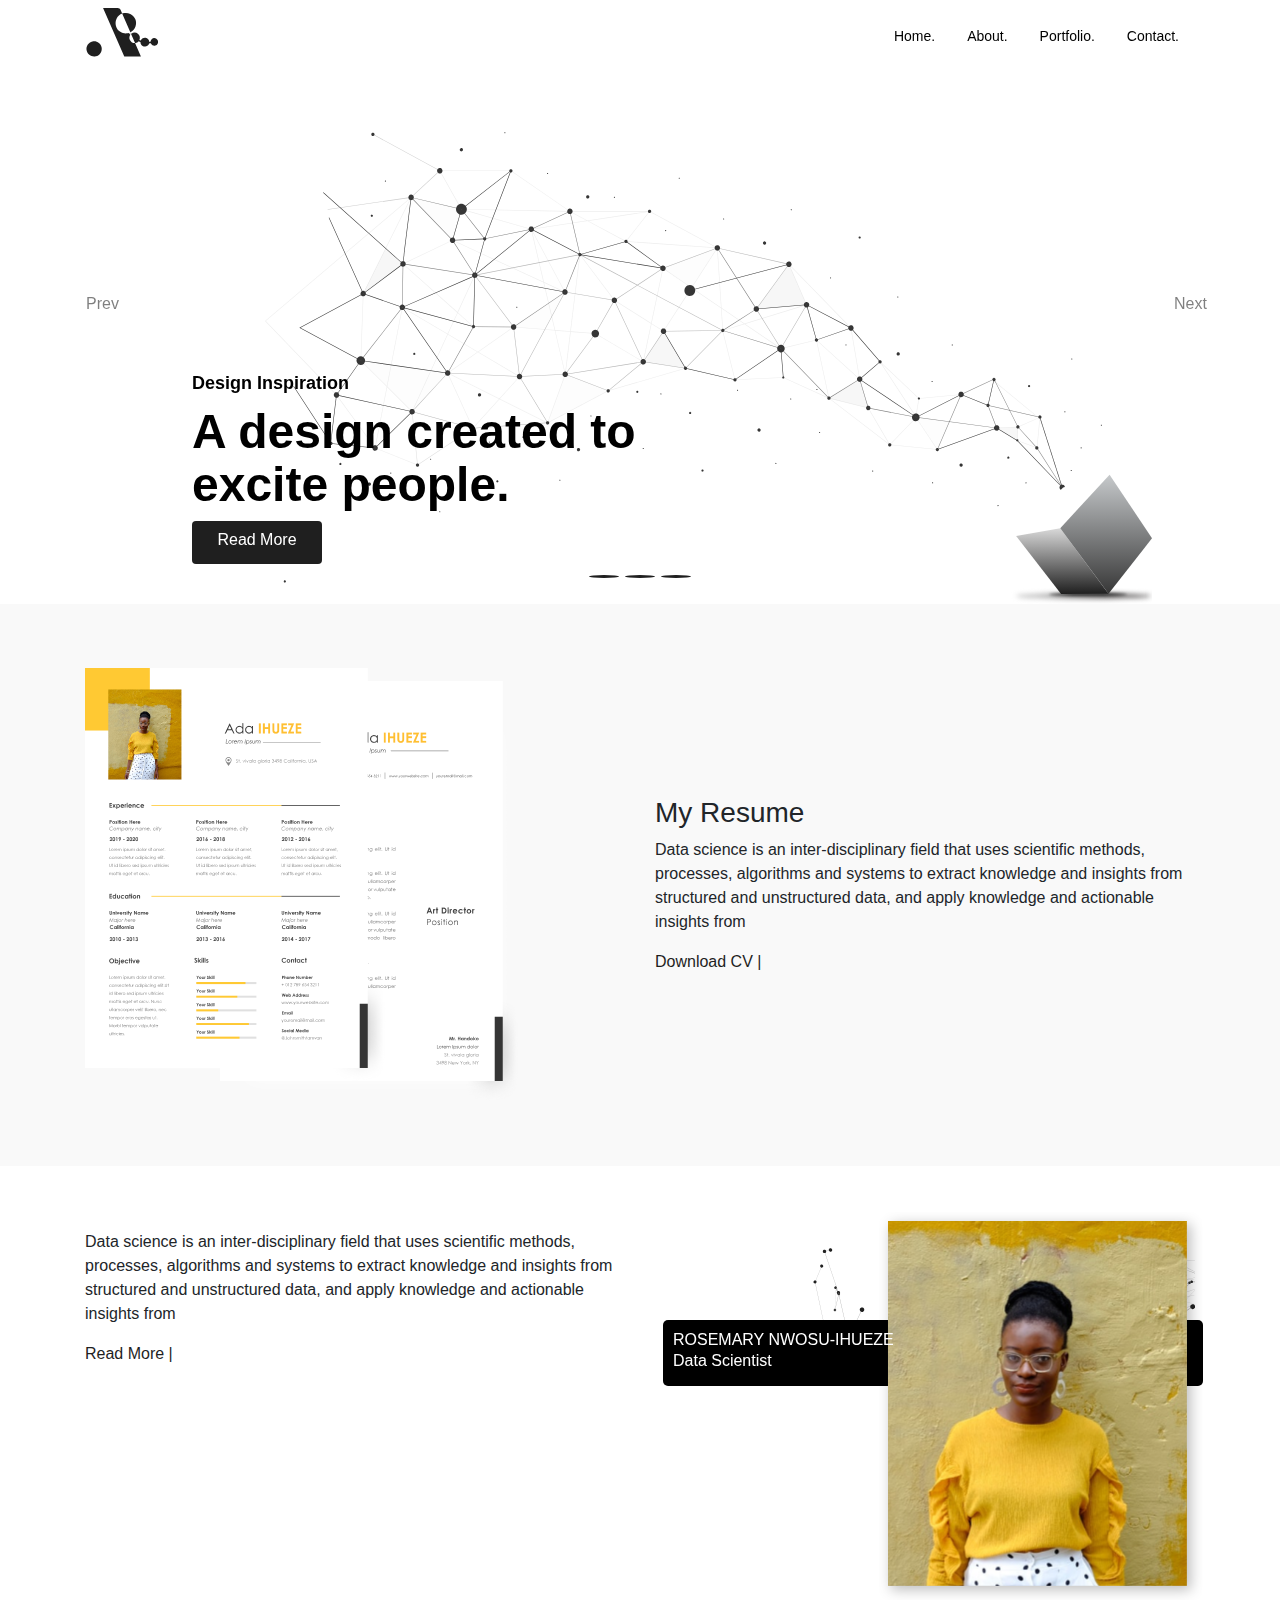
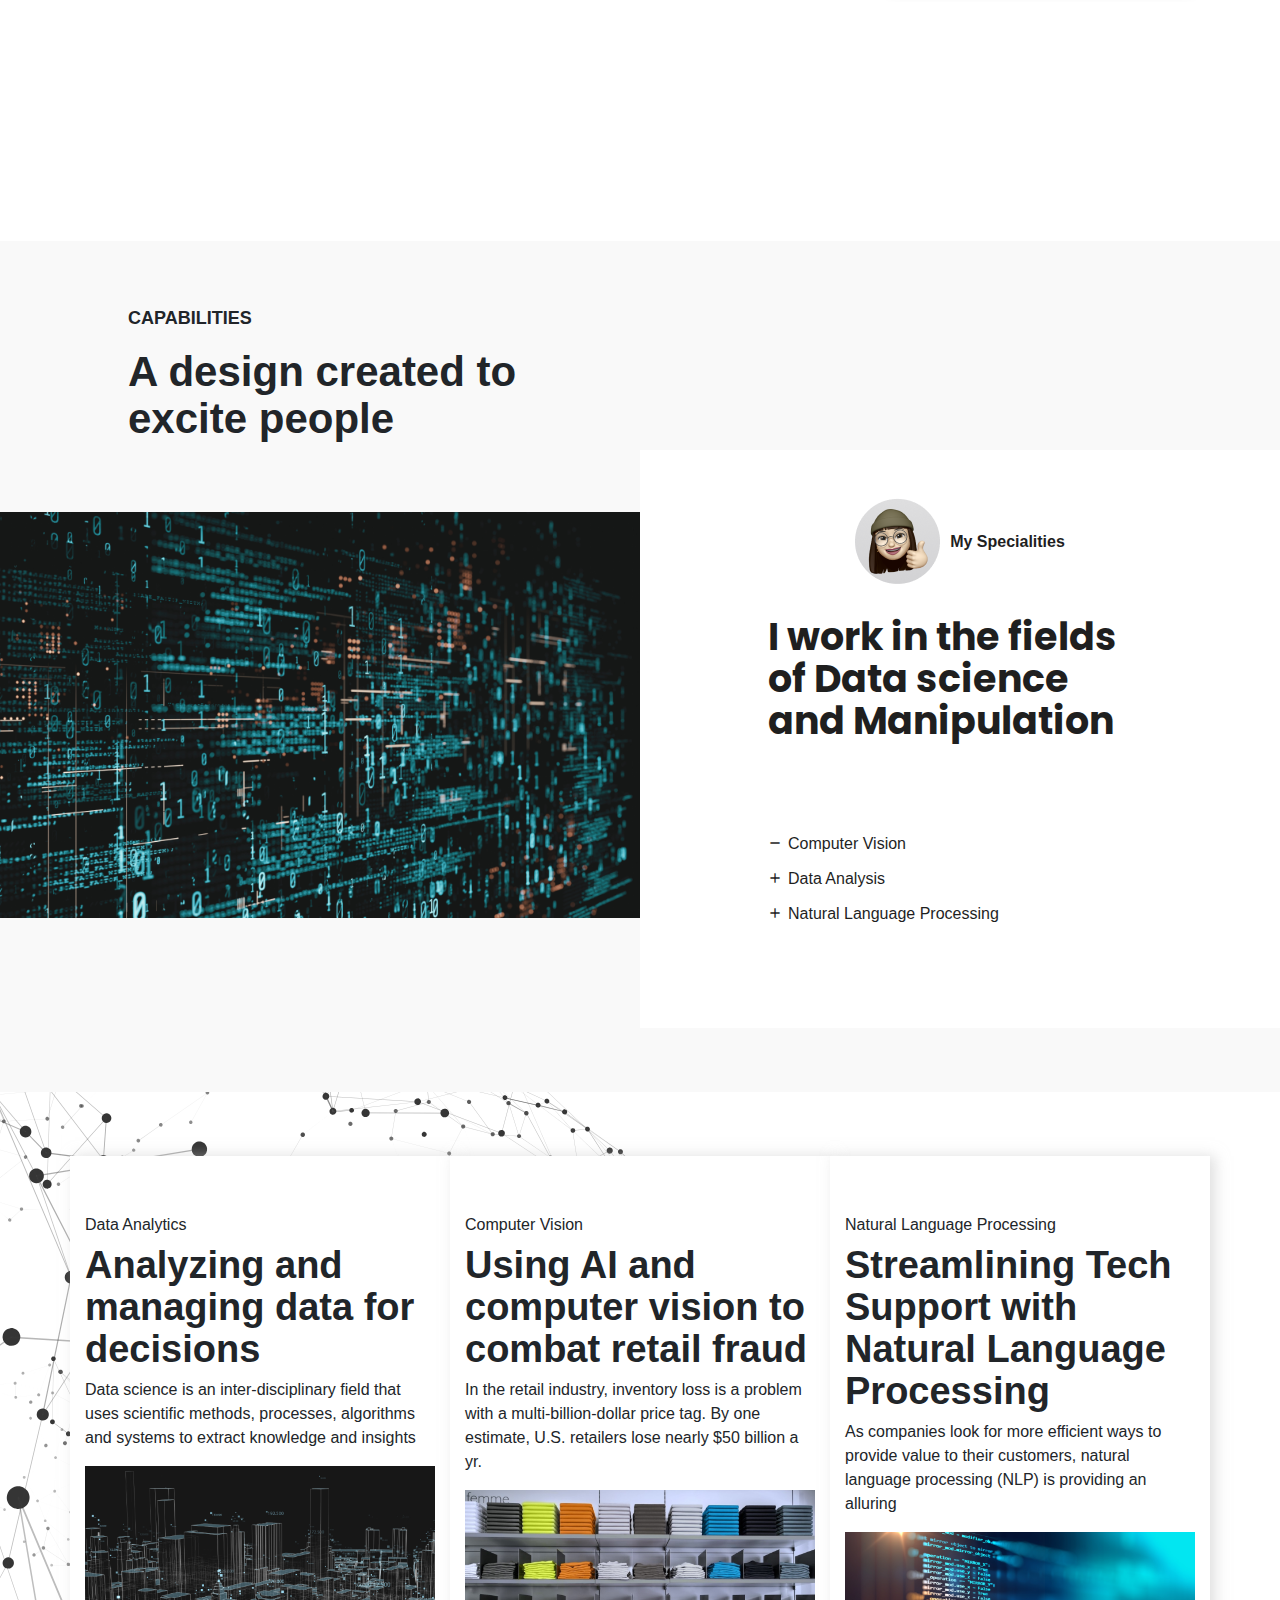
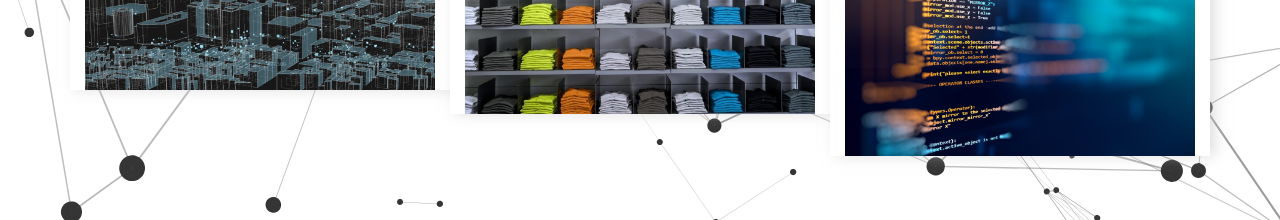
==== commit 67eb78e4: "added project section" ====
--- a/index.html
+++ b/index.html
@@ -171,7 +171,7 @@
                <div class="col col-md-6">
                    <div class="pix" style="background: url('./assets/images/bg.svg');">
                     <figure class="snip">
-                        <img class="img-fluid" src="./assets/images/Group 32.png">
+                        <img class="img-fluid" src="./assets/images/Group 32.svg">
                         <figcaption>
                             <h3>ROSEMARY NWOSU-IHUEZE</h3>
                             <p>Data Scientist</p>
@@ -184,73 +184,136 @@
        </div>
    </section>
 
-   <!-- <section class="portfolio" id="portfolio">
-    <div class="headings">
-     <h6>CAPABILITIES</h6>
-     <h2>A design created to
-         excite people</h2>
+   <section class="abilities">
+       <div class="txt-txt">
+           <p>CAPABILITIES</p>
+           <h3>A design created to
+            excite people</h3>
+       </div>
+       <div class="split-container">
+        <div class="split-item split-left">
+            <div class="intro">
+                <img class="img-circle img-fluid" src="./assets/images/avatar.png">
+                <h5 class="intro-txt">My Specialities</h5>
+            </div>
+            <h3 class="intro-desc text-left">I work in the fields
+                of Data science and
+                Manipulation</h3>
+                <div class="panel-group" id="accordion" role="tablist" aria-multiselectable="true">
+                    <div class="panel panel-default">
+                        <div class="panel-heading" role="tab" id="headingOne">
+                             <h4 class="panel-title">
+                        <a data-toggle="collapse" data-parent="#accordion" href="#collapseOne" aria-expanded="true" aria-controls="collapseOne">
+                          Computer Vision
+                        </a>
+                      </h4>
+                
+                        </div>
+                        <div id="collapseOne" class="panel-collapse collapse in" role="tabpanel" aria-labelledby="headingOne">
+                            <div class="panel-body">Data science is an inter-disciplinary field that uses scientific methods, processes, algorithms and systems to extract knowledge and insights</div>
+                        </div>
+                    </div>
+                    <div class="panel panel-default">
+                        <div class="panel-heading" role="tab" id="headingTwo">
+                             <h4 class="panel-title">
+                        <a class="collapsed" data-toggle="collapse" data-parent="#accordion" href="#collapseTwo" aria-expanded="false" aria-controls="collapseTwo">
+                          Data Analysis
+                        </a>
+                      </h4>
+                
+                        </div>
+                        <div id="collapseTwo" class="panel-collapse collapse" role="tabpanel" aria-labelledby="headingTwo">
+                            <div class="panel-body">Data science is an inter-disciplinary field that uses scientific methods, processes, algorithms and systems to extract knowledge and insights.</div>
+                        </div>
+                    </div>
+                    <div class="panel panel-default">
+                        <div class="panel-heading" role="tab" id="headingThree">
+                             <h4 class="panel-title">
+                        <a class="collapsed" data-toggle="collapse" data-parent="#accordion" href="#collapseThree" aria-expanded="false" aria-controls="collapseThree">
+                          Natural Language Processing
+                        </a>
+                      </h4>
+                
+                        </div>
+                        <div id="collapseThree" class="panel-collapse collapse" role="tabpanel" aria-labelledby="headingThree">
+                            <div class="panel-body">Data science is an inter-disciplinary field that uses scientific methods, processes, algorithms and systems to extract knowledge and insights</div>
+                        </div>
+                    </div>
+                </div>
+        </div>
+        
+        <div class="split-item split-right">
+          <div class="split-image img-fluid">
+            <img src="./assets/images/code.png">
+          </div>
+        </div>
+      </div>
+   </section>
+
+    <!-- <section class="projects" id="projects">
+       <div class="container">
+        <div class="card-deck">
+            <div class="card" style="width:585px">
+              <div class="card-body text-center">
+                <h6 class="card-top">Data Analytics</h6>
+                <h4 class="card-title">Analyzing and managing data for decisions</h4>
+                <p class="card-text">Data science is an inter-disciplinary field that uses scientific methods, processes, algorithms and systems to extract knowledge and insights</p>
+              </div>
+              <img class="card-img-top" src="./assets/images/slide1.png" alt="Card image">
+            </div>
+            <div class="card" style="width:585px">
+              <div class="card-body text-center">
+                <h6 class="card-top">Computer Vision</h6>
+                <h4 class="card-title">Using AI and computer vision to combat retail fraud</h4>
+                <p class="card-text">In the retail industry, inventory loss is a problem with a multi-billion-dollar price tag. By one estimate, U.S. retailers lose nearly $50 billion a yr.</p>
+              </div>
+              <img class="card-img-top" src="./assets/images/slide2.png" alt="Card image">
+            </div>
+            <div class="card" style="width:585px">
+              <div class="card-body text-center">
+                <h6 class="card-top text-left">Natural Language Processing</h6>
+                <h4 class="card-title">Streamlining Tech Support with Natural Language Processing</h4>
+                <p class="card-text">As companies look for more efficient ways to provide value to their customers, natural language processing (NLP) is providing an alluring </p>
+              </div>
+              <img class="card-img-top" src="./assets/images/slide3.png" alt="Card image">
+            </div>
+          </div>
+       </div>
+    
+</section>  -->
+
+<section class="projects" id="projects">
+    <div class="container">
+     <div class="row align-items-start">
+         <div class="deck col col-md-4">
+           <div class="deck-body">
+             <h6 class="deck-top">Data Analytics</h6>
+             <h4 class="deck-title">Analyzing and managing data for decisions</h4>
+             <p class="deck-text">Data science is an inter-disciplinary field that uses scientific methods, processes, algorithms and systems to extract knowledge and insights</p>
+           </div>
+           <img class="deck-img-top" src="./assets/images/slide1.png" alt="deck image">
+         </div>
+         <div class="deck col col-md-4">
+           <div class="deck-body">
+             <h6 class="deck-top">Computer Vision</h6>
+             <h4 class="deck-title">Using AI and computer vision to combat retail fraud</h4>
+             <p class="deck-text">In the retail industry, inventory loss is a problem with a multi-billion-dollar price tag. By one estimate, U.S. retailers lose nearly $50 billion a yr.</p>
+           </div>
+           <img class="deck-img-top" src="./assets/images/slide2.png" alt="deck image">
+         </div>
+         <div class="deck col col-md-4">
+           <div class="deck-body">
+             <h6 class="deck-top text-left">Natural Language Processing</h6>
+             <h4 class="deck-title">Streamlining Tech Support with Natural Language Processing</h4>
+             <p class="deck-text">As companies look for more efficient ways to provide value to their customers, natural language processing (NLP) is providing an alluring </p>
+           </div>
+           <img class="deck-img-top" src="./assets/images/slide3.png" alt="deck image">
+         </div>
+        </div>
     </div>
-     <div class="split-container">
-         
-         <div class="split-item split-left">
-             <div class="intro">
-                 <img class="img-circle img-fluid" src="./assets/images/avatar.png">
-                 <h5 class="intro-txt">My Specialities</h5>
-             </div>
-           <h3 class="intro-desc">I work in the fields
-             of Data science and
-             Manipulation</h3>
-             <div class="panel-group" id="accordion" role="tablist" aria-multiselectable="true">
-                 <div class="panel panel-default">
-                     <div class="panel-heading" role="tab" id="headingOne">
-                          <h4 class="panel-title">
-                     <a data-toggle="collapse" data-parent="#accordion" href="#collapseOne" aria-expanded="true" aria-controls="collapseOne">
-                       Computer Vision
-                     </a>
-                   </h4>
-             
-                     </div>
-                     <div id="collapseOne" class="panel-collapse collapse in" role="tabpanel" aria-labelledby="headingOne">
-                         <div class="panel-body">Data science is an inter-disciplinary field that uses scientific methods, processes, algorithms and systems to extract knowledge and insights</div>
-                     </div>
-                 </div>
-                 <div class="panel panel-default">
-                     <div class="panel-heading" role="tab" id="headingTwo">
-                          <h4 class="panel-title">
-                     <a class="collapsed" data-toggle="collapse" data-parent="#accordion" href="#collapseTwo" aria-expanded="false" aria-controls="collapseTwo">
-                       Data Analysis
-                     </a>
-                   </h4>
-             
-                     </div>
-                     <div id="collapseTwo" class="panel-collapse collapse" role="tabpanel" aria-labelledby="headingTwo">
-                         <div class="panel-body">Data science is an inter-disciplinary field that uses scientific methods, processes, algorithms and systems to extract knowledge and insights.</div>
-                     </div>
-                 </div>
-                 <div class="panel panel-default">
-                     <div class="panel-heading" role="tab" id="headingThree">
-                          <h4 class="panel-title">
-                     <a class="collapsed" data-toggle="collapse" data-parent="#accordion" href="#collapseThree" aria-expanded="false" aria-controls="collapseThree">
-                       Natural Language Processing
-                     </a>
-                   </h4>
-             
-                     </div>
-                     <div id="collapseThree" class="panel-collapse collapse" role="tabpanel" aria-labelledby="headingThree">
-                         <div class="panel-body">Data science is an inter-disciplinary field that uses scientific methods, processes, algorithms and systems to extract knowledge and insights</div>
-                     </div>
-                 </div>
-             </div>
-         </div>
-         <div class="split-item split-right">
-             <div class="split-image">
-                 <img src="./assets/images/code.png">
-               </div>
-           
-         </div>
-       </div>
-    </section>
-   -->
+ 
+</section>
+
 
     
 <!-- <section class="social">
@@ -336,7 +399,7 @@
     <script src="https://code.jquery.com/jquery-3.2.1.slim.min.js" integrity="sha384-KJ3o2DKtIkvYIK3UENzmM7KCkRr/rE9/Qpg6aAZGJwFDMVNA/GpGFF93hXpG5KkN" crossorigin="anonymous"></script>
     <script src="https://cdnjs.cloudflare.com/ajax/libs/popper.js/1.12.9/umd/popper.min.js" integrity="sha384-ApNbgh9B+Y1QKtv3Rn7W3mgPxhU9K/ScQsAP7hUibX39j7fakFPskvXusvfa0b4Q" crossorigin="anonymous"></script>
     <script src="https://maxcdn.bootstrapcdn.com/bootstrap/4.0.0/js/bootstrap.js" integrity="sha256-cVd/tGoi+gMVBrq5xd20ZA447xChtJWaESiLQc5LB1c=" crossorigin="anonymous"></script>
-
+<!--Mode switch-->
     <script>
         $(document).ready(function() {
     $("#color_mode").on("change", function () {
@@ -356,5 +419,22 @@
 }
     </script>
 
+    <!--Navigation-->
+   <script>
+        $(document).ready(function(){
+        $(window).scroll(function(){
+            var scroll = $(window).scrollTop();
+            if (scroll > 300) {
+              $(".navbar").css("background" , "rgba(255, 255, 255, 1)");
+            }
+      
+            else{
+                $(".navbar").css("background" , "transparent");  	
+            }
+        })
+      })
+    
+   </script>
+
 </body>
 </html>--- a/assets/css/cutsom.css
+++ b/assets/css/cutsom.css
@@ -448,35 +448,66 @@
         padding: 5px;
         text-align: center !important;
       }
-}
-.menu-view {
-    position: relative;
-    z-index: 1;
-    
-  }
-  .list-view {
-    transform: scale(0.95);
-    transform-origin: 150% 50%;
-    position: relative;
-    margin-left: -30%;
-    padding-top: 3%;
-  }
-  
-  .portfolio{
-    background: #f9f9f9;
-    padding-top: 5%;
-    padding-bottom: 5%;
-}
-.profile-card{
-    padding-left: 5%;
-    padding-top: 5%;
-    background: #fff;
-}
-
-.headings{
-    margin-left: 10%;
-}
-.split-container {
+    }
+}
+  }
+  .abilities{
+      background: #f9f9f9;
+      padding-top: 5%;
+      height: auto;
+      padding-bottom: 5%;
+  }
+  .txt-txt{
+      padding-left: 10%;
+  }
+  .txt-txt p{
+font-size: 18px;
+font-weight: 600;
+line-height: 27px;
+letter-spacing: 0em;
+text-align: left;
+
+}
+.txt-txt h3{
+font-size: 42px;
+font-weight: 700;
+line-height: 47px;
+letter-spacing: 0em;
+text-align: left;
+width: 418px;
+height: 94px;
+
+}
+  .intro{
+    display: flex;
+    gap: 10px;
+
+    
+}
+
+.intro-txt{
+    margin-top: auto;
+    margin-bottom: auto;
+    color: #1f1f1f;
+font-size: 16px;
+font-weight: 600;
+line-height: 23px;
+
+
+}
+.intro-desc{
+   
+  width: 385px;
+  color: #1f1f1f;
+  font-family: Poppins;
+font-size: 38px;
+padding-top: 5%;
+font-weight: 700;
+line-height: 42px;
+text-align: left;
+
+}
+  .split-container {
     -webkit-box-orient: horizontal;
     -webkit-box-direction: normal;
     -webkit-flex-direction: row;
@@ -509,7 +540,7 @@
     align-items: center;
     
     width: 50%;
-    
+    padding: 3em 0em 6em 0em;
   }
   
   .split-right {
@@ -520,18 +551,21 @@
   }
   
   .split-left {
-    color: #7b5a9e;
-    height: 512px;
-    background: #fff; 
+    background: #fff;
+    color: #1f1f1f; 
   }
   
   .split-image img {
     width: 100%;
     height: auto;
-    display: flex;
+    display: block;
   }
   
- 
+  .split-item h3 {
+    text-align: center;
+    margin: 0 0 2em 0;
+    font-weight: 700;
+  }
   
   .split-item p {
     text-align: center;
@@ -547,90 +581,235 @@
     margin: 1em 0 0 0;
     width: 100%;
   }
-  .intro{
-      display: flex;
-      gap: 10px;
-  }
-  .intro-txt{
-      margin-top: auto;
-      margin-bottom: auto;
-      color: #1f1f1f;
-  }
-  .intro-desc{
-    
-    width: 385px;
+  .panel{
+      width: 386px;
+  }
+  .panel-title a{
     color: #1f1f1f;
-    font-family: Poppins;
-font-size: 38px;
-padding-top: 5%;
-font-weight: 700;
-line-height: 42px;
-text-align: left;
-
-  }
-  .panel-title a{
-      color: #1f1f1f;
-  }
-
-  .panel-title > a:before {
-    float: left;
-    font-family: 'Material Icons';
-    content: "\e15b";
-    padding-right: 5px;
-    text-align: left !important;
+    font-size: 16px;
+    font-weight: 16px;
+    text-align: left;
+    
+}
+
+.panel-title > a:before {
+  float: left;
+  font-family: 'Material Icons';
+  content: "\e15b";
+  padding-right: 5px;
+  text-align: left !important;
 }
 .panel-title > a.collapsed:before {
-    float: left;
-    content: "\e145";
-    text-align: left !important;
+  float: left;
+  content: "\e145";
+  text-align: left !important;
 }
 .panel-title > a:hover, 
 .panel-title > a:active, 
 .panel-title > a:focus  {
-    text-decoration:none;
-    color: #1f1f1f;
+  text-decoration:none;
+  color: #1f1f1f;
 }
 .panel-body{
-    height: 69px;
+  height: 69px;
 width: 386px;
 left: 932px;
 top: 409px;
 color: #1f1f1f;
-
-}
-
+font-weight: 400;
+}
+@media(max-width:768px){
+    .txt-txt p{
+        font-size: 14px;
+        line-height: 20px;
+    }        
+    .txt-txt h3{
+        font-size: 28px;
+        line-height: 32px;
+        width: 230px;
+        height: 64px;
+        
+        }
+    .split-item {
+            width: 75%;
+          }
+    .intro-desc{
+   
+            width: 270px;
+          font-size: 24px;
+          line-height: 30px;
+          
+          }
+          .panel{
+              width: 350px;
+          }
+          .panel-body{
+              width: 350px;
+          }
+    
+          
+}
+@media(max-width:575px){
+    .split-container {
+        -webkit-box-orient: vertical;
+        -webkit-box-direction: normal;
+        -webkit-flex-direction: column;
+        -ms-flex-direction: column;
+        flex-direction: column;
+        
+      }
+    .txt-txt h3{
+        font-size: 20px;
+        line-height: 24px;
+        width: 220px;
+        height: 44px;
+        text-align: center !important;
+        }
+    .split-item {
+            width: 100%;
+          }
+    .intro-desc{
+   
+            width: 230px;
+          font-size: 24px;
+          line-height: 30px;
+          
+          }
+          .panel{
+              width: 300px;
+          }
+          .panel-body{
+              width: 300px;
+          }
+    
+          
+}
+  @media(max-width:375px){
+    .split-container {
+        -webkit-box-orient: vertical;
+        -webkit-box-direction: normal;
+        -webkit-flex-direction: column;
+        -ms-flex-direction: column;
+        flex-direction: column;
+        
+      }
+    .txt-txt h3{
+        font-size: 16px;
+        line-height: 20px;
+        text-align: center !important;
+        width: 118px;
+        height: 44px;
+        
+        }
+    .split-item {
+            width: 100%;
+          }
+    .intro-desc{
+   
+            width: 185px;
+          font-size: 20px;
+          line-height: 24px;
+          text-align: center !important;
+          
+          }
+          .panel{
+              width: 250px;
+          }
+          .panel-body{
+              width: 250px;
+          }
+    
+          
+}
 .projects{
     background: url('../images/bg2.svg');
+    background-position: center;
+    background-size: cover;
+    background-repeat: no-repeat;
+    padding-bottom: 5%;
     padding-top: 5%;
-    padding-bottom: 5%;
-
-
-}
-
-  .body1, .body2, .body3{
-      padding-top: 10%;
-      width: 585px;
-      height: 76vh;
-      background: #fff;
-      position: absolute;
-      box-shadow: 5px 0px 13px rgba(196, 196, 196, 0.55);
-  }
-  .body1{
-      z-index: 2;
-  }
-  .body2{
-      z-index: 1;
-  }
-  .top-img{
-      padding: 0;
-  }
-
-.social{
-
-}
-.body{
-    border: 1px solid #1f1f1f;
-    background: #f9f9f9;
-    box-sizing: border-box;
-    padding: 3%;
+    height: auto;
+    
+}
+
+.deck{
+    display: flex;
+    flex-direction: column;
+    box-shadow: 5px 0px 13px rgba(196, 196, 196, 0.55);
+  padding-top: 5%;
+  height: 100%;
+  flex-basis: auto !important;
+  background: #fff;
+}
+.deck-top{
+    font-size: 16px;
+    line-height: 23.01px;
+}
+.deck-img-top{
+    width: 100% !important;
+}
+
+.deck-title{
+ 
+font-size: 38px;
+font-style: normal;
+font-weight: 700;
+line-height: 42px;
+letter-spacing: 0em;
+
+
+}
+@media(max-width:768px){
+    
+    .deck-title{
+        font-size: 26px;
+        line-height: 30px;
+        text-align: center;
+    }
+    .deck-top, .deck-text{
+        text-align: center;
+  
+    }
+   
+}
+@media(max-width:575px){
+   
+    .deck-top{
+        font-size: 16px;
+        line-height: 21.01px;
+        
+    }
+   .deck-title{
+       font-size: 20px;
+       line-height: 24px;
+     
+   }
+   .deck-text{
+       font-size: 16px;
+     
+   }
+}
+@media(max-width:375px){
+    .deck{
+        display: flex;
+        box-shadow: 5px 0px 13px rgba(196, 196, 196, 0.55);
+      padding-top: 5%;
+      height: 100%;
+      
+    }
+    
+    .deck-top{
+        font-size: 14px;
+        line-height: 19.01px;
+        text-align: center;
+    }
+   .deck-title{
+       font-size: 18px;
+       line-height: 22px;
+       text-align: center;
+   }
+   .deck-text{
+       font-size: 14px;
+       text-align: center;
+   }
 }